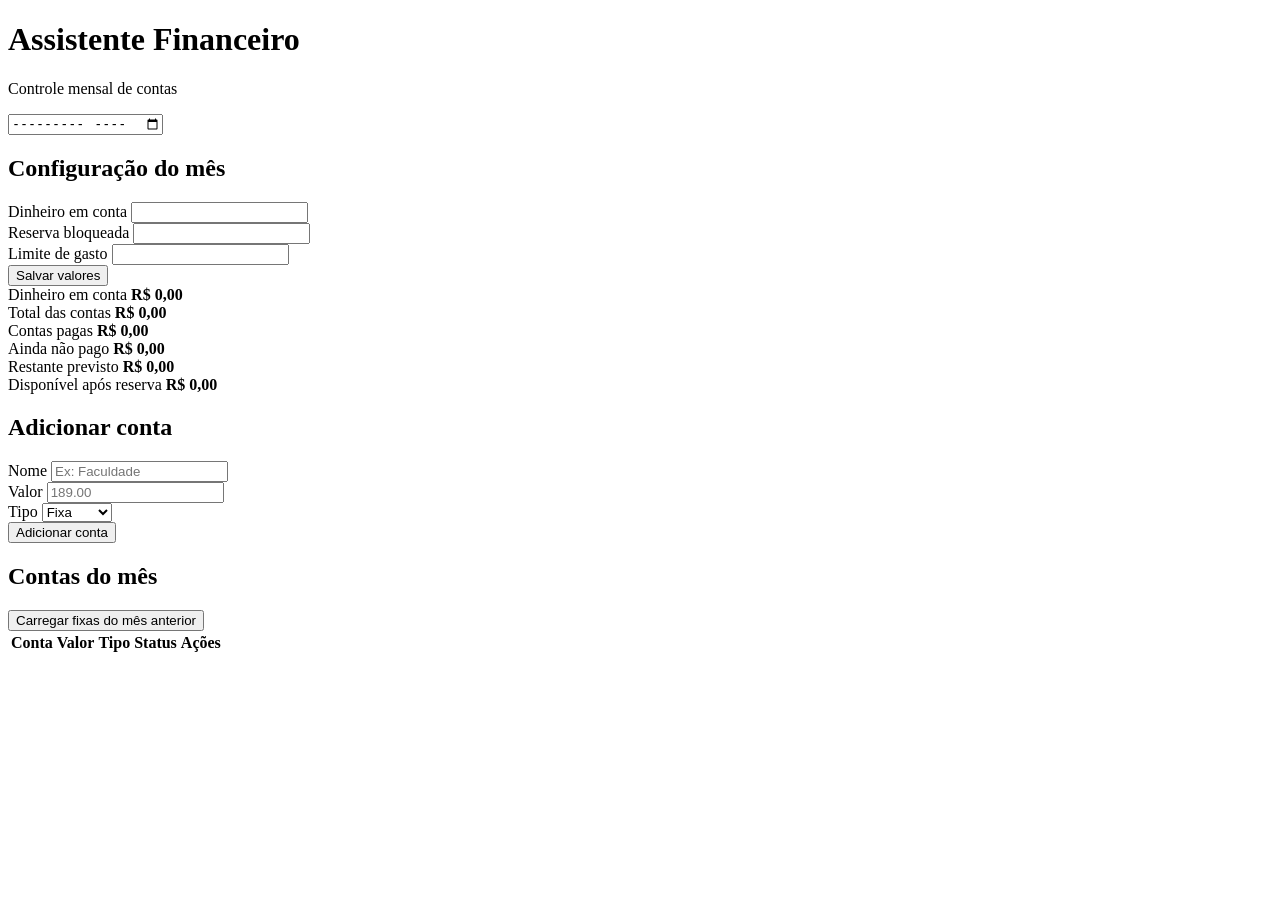
==== templates/index.html @ ff9bb1c2 "Rename index.html to templates/index.html" ====
<!DOCTYPE html>
<html lang="pt-BR">

<head>
    <meta charset="UTF-8">

    <meta
        name="viewport"
        content="width=device-width, initial-scale=1.0"
    >

    <title>Assistente Financeiro</title>

    <link
        rel="stylesheet"
        href="/static/style.css"
    >
</head>

<body>

    <header class="topo">

        <div>

            <h1>
                Assistente Financeiro
            </h1>

            <p>
                Controle mensal de contas
            </p>

        </div>

        <input
            type="month"
            id="mesSelecionado"
        >

    </header>


    <main class="container">


        <!-- CONFIGURAÇÕES -->

        <section class="painel">

            <h2>
                Configuração do mês
            </h2>

            <div class="grid-form">

                <div>

                    <label>
                        Dinheiro em conta
                    </label>

                    <input
                        type="number"
                        id="dinheiroConta"
                        step="0.01"
                        min="0"
                    >

                </div>


                <div>

                    <label>
                        Reserva bloqueada
                    </label>

                    <input
                        type="number"
                        id="reservaBloqueada"
                        step="0.01"
                        min="0"
                    >

                </div>


                <div>

                    <label>
                        Limite de gasto
                    </label>

                    <input
                        type="number"
                        id="limiteGasto"
                        step="0.01"
                        min="0"
                    >

                </div>

            </div>


            <button
                id="salvarConfiguracao"
                class="btn btn-principal"
            >
                Salvar valores
            </button>

        </section>


        <!-- RESUMO -->

        <section class="cards">

            <article class="card">

                <span>
                    Dinheiro em conta
                </span>

                <strong id="cardDinheiro">
                    R$ 0,00
                </strong>

            </article>


            <article class="card">

                <span>
                    Total das contas
                </span>

                <strong id="cardTotal">
                    R$ 0,00
                </strong>

            </article>


            <article class="card">

                <span>
                    Contas pagas
                </span>

                <strong id="cardPago">
                    R$ 0,00
                </strong>

            </article>


            <article class="card">

                <span>
                    Ainda não pago
                </span>

                <strong id="cardNaoPago">
                    R$ 0,00
                </strong>

            </article>


            <article class="card">

                <span>
                    Restante previsto
                </span>

                <strong id="cardRestante">
                    R$ 0,00
                </strong>

            </article>


            <article class="card destaque">

                <span>
                    Disponível após reserva
                </span>

                <strong id="cardDisponivel">
                    R$ 0,00
                </strong>

            </article>

        </section>


        <!-- AVISO -->

        <section
            id="aviso"
            class="aviso"
        >
        </section>


        <!-- NOVA CONTA -->

        <section class="painel">

            <h2>
                Adicionar conta
            </h2>

            <form id="formConta">

                <div class="grid-form">

                    <div>

                        <label>
                            Nome
                        </label>

                        <input
                            type="text"
                            id="nomeConta"
                            placeholder="Ex: Faculdade"
                            required
                        >

                    </div>


                    <div>

                        <label>
                            Valor
                        </label>

                        <input
                            type="number"
                            id="valorConta"
                            step="0.01"
                            min="0.01"
                            placeholder="189.00"
                            required
                        >

                    </div>


                    <div>

                        <label>
                            Tipo
                        </label>

                        <select id="tipoConta">

                            <option value="fixa">
                                Fixa
                            </option>

                            <option value="variavel">
                                Variável
                            </option>

                        </select>

                    </div>

                </div>


                <button
                    type="submit"
                    class="btn btn-principal"
                >
                    Adicionar conta
                </button>

            </form>

        </section>


        <!-- CONTAS -->

        <section class="painel">

            <div class="titulo-contas">

                <h2>
                    Contas do mês
                </h2>

                <button
                    id="copiarFixas"
                    class="btn btn-secundario"
                >
                    Carregar fixas do mês anterior
                </button>

            </div>


            <div class="tabela-wrapper">

                <table>

                    <thead>

                        <tr>

                            <th>
                                Conta
                            </th>

                            <th>
                                Valor
                            </th>

                            <th>
                                Tipo
                            </th>

                            <th>
                                Status
                            </th>

                            <th>
                                Ações
                            </th>

                        </tr>

                    </thead>

                    <tbody id="listaContas">

                    </tbody>

                </table>

            </div>

        </section>


    </main>


    <div
        id="mensagem"
        class="mensagem"
    >
    </div>


    <script src="/static/app.js"></script>

</body>

</html>
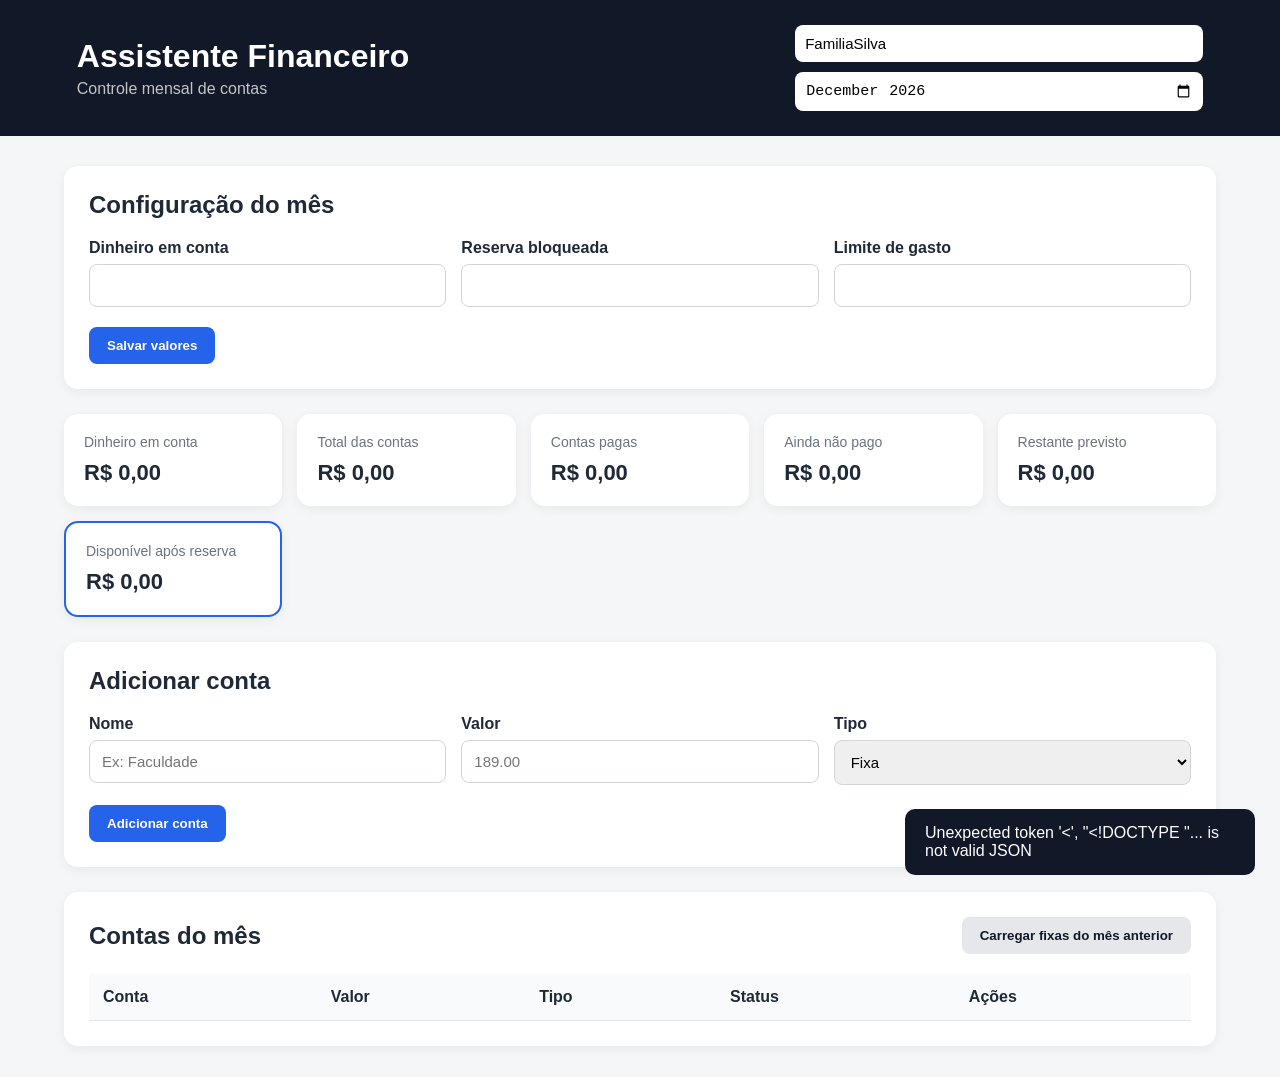
==== commit dcaf5197: "Update index.html" ====
--- a/templates/index.html
+++ b/templates/index.html
@@ -19,25 +19,26 @@
 
 <body>
 
-    <header class="topo">
-
+   <header class="topo">
         <div>
-
-            <h1>
-                Assistente Financeiro
-            </h1>
-
-            <p>
-                Controle mensal de contas
-            </p>
-
+            <h1>Assistente Financeiro</h1>
+            <p>Controle mensal de contas</p>
         </div>
 
-        <input
-            type="month"
-            id="mesSelecionado"
-        >
-
+        <div style="display: flex; gap: 10px; flex-wrap: wrap;">
+            <!-- NOVO CAMPO DE "LOGIN" -->
+            <input
+                type="text"
+                id="nomeFamilia"
+                placeholder="Nome da Família"
+                value="FamiliaSilva"
+                title="Digite o nome da sua família para acessar o seu painel"
+            >
+            <input
+                type="month"
+                id="mesSelecionado"
+            >
+        </div>
     </header>
 
 
--- a/static/style.css
+++ b/static/style.css
@@ -0,0 +1,440 @@
+* {
+    box-sizing: border-box;
+    margin: 0;
+    padding: 0;
+}
+
+body {
+    font-family:
+        Arial,
+        Helvetica,
+        sans-serif;
+
+    background: #f4f6f8;
+    color: #1f2937;
+}
+
+.topo {
+    background: #111827;
+    color: white;
+
+    padding: 25px 6%;
+
+    display: flex;
+    justify-content: space-between;
+    align-items: center;
+
+    gap: 20px;
+}
+
+.topo h1 {
+    margin-bottom: 5px;
+}
+
+.topo p {
+    opacity: 0.75;
+}
+
+.topo input {
+    padding: 10px;
+
+    border-radius: 8px;
+    border: none;
+}
+
+.container {
+    width: 90%;
+    max-width: 1200px;
+
+    margin: 30px auto;
+}
+
+.painel {
+    background: white;
+
+    padding: 25px;
+
+    border-radius: 14px;
+
+    margin-bottom: 25px;
+
+    box-shadow:
+        0 3px 12px
+        rgba(0, 0, 0, 0.06);
+}
+
+.painel h2 {
+    margin-bottom: 20px;
+}
+
+.grid-form {
+    display: grid;
+
+    grid-template-columns:
+        repeat(
+            auto-fit,
+            minmax(200px, 1fr)
+        );
+
+    gap: 15px;
+
+    margin-bottom: 20px;
+}
+
+label {
+    display: block;
+
+    margin-bottom: 7px;
+
+    font-weight: bold;
+}
+
+input,
+select {
+    width: 100%;
+
+    padding: 12px;
+
+    border: 1px solid #d1d5db;
+    border-radius: 8px;
+
+    font-size: 15px;
+}
+
+input:focus,
+select:focus {
+    outline: 2px solid #2563eb;
+    border-color: transparent;
+}
+
+.cards {
+    display: grid;
+
+    grid-template-columns:
+        repeat(
+            auto-fit,
+            minmax(190px, 1fr)
+        );
+
+    gap: 15px;
+
+    margin-bottom: 25px;
+}
+
+.card {
+    background: white;
+
+    padding: 20px;
+
+    border-radius: 14px;
+
+    box-shadow:
+        0 3px 12px
+        rgba(0, 0, 0, 0.06);
+
+    display: flex;
+    flex-direction: column;
+
+    gap: 10px;
+}
+
+.card span {
+    color: #6b7280;
+    font-size: 14px;
+}
+
+.card strong {
+    font-size: 22px;
+}
+
+.card.destaque {
+    border: 2px solid #2563eb;
+}
+
+.btn {
+    padding: 11px 18px;
+
+    border: none;
+    border-radius: 8px;
+
+    cursor: pointer;
+
+    font-weight: bold;
+
+    transition: 0.2s;
+}
+
+.btn:hover {
+    opacity: 0.85;
+}
+
+.btn-principal {
+    background: #2563eb;
+    color: white;
+}
+
+.btn-secundario {
+    background: #e5e7eb;
+    color: #111827;
+}
+
+.btn-pagar {
+    background: #16a34a;
+    color: white;
+}
+
+.btn-desmarcar {
+    background: #f59e0b;
+    color: white;
+}
+
+.btn-excluir {
+    background: #dc2626;
+    color: white;
+}
+
+.titulo-contas {
+    display: flex;
+
+    justify-content: space-between;
+    align-items: center;
+
+    gap: 15px;
+
+    margin-bottom: 20px;
+}
+
+.titulo-contas h2 {
+    margin: 0;
+}
+
+.tabela-wrapper {
+    overflow-x: auto;
+}
+
+table {
+    width: 100%;
+    border-collapse: collapse;
+}
+
+th,
+td {
+    text-align: left;
+
+    padding: 14px;
+
+    border-bottom:
+        1px solid #e5e7eb;
+}
+
+th {
+    background: #f9fafb;
+}
+
+.status {
+    display: inline-block;
+
+    padding: 6px 10px;
+
+    border-radius: 20px;
+
+    font-size: 13px;
+    font-weight: bold;
+}
+
+.status-pago {
+    background: #dcfce7;
+    color: #166534;
+}
+
+.status-nao-pago {
+    background: #fee2e2;
+    color: #991b1b;
+}
+
+.tipo {
+    font-size: 13px;
+
+    padding: 5px 9px;
+
+    background: #e5e7eb;
+
+    border-radius: 15px;
+}
+
+.acoes {
+    display: flex;
+    gap: 7px;
+
+    flex-wrap: wrap;
+}
+
+.acoes button {
+    font-size: 12px;
+
+    padding: 7px 10px;
+}
+
+.aviso {
+    display: none;
+
+    padding: 18px;
+
+    border-radius: 10px;
+
+    margin-bottom: 25px;
+
+    font-weight: bold;
+}
+
+.aviso.seguro {
+    display: block;
+
+    background: #dcfce7;
+    color: #166534;
+}
+
+.aviso.atencao {
+    display: block;
+
+    background: #fef3c7;
+    color: #92400e;
+}
+
+.aviso.perigo {
+    display: block;
+
+    background: #fee2e2;
+    color: #991b1b;
+}
+
+.mensagem {
+    position: fixed;
+
+    right: 25px;
+    bottom: 25px;
+
+    padding: 15px 20px;
+
+    background: #111827;
+    color: white;
+
+    border-radius: 10px;
+
+    display: none;
+
+    max-width: 350px;
+
+    z-index: 999;
+}
+
+.mensagem.mostrar {
+    display: block;
+}
+
+.sem-contas {
+    text-align: center;
+
+    color: #6b7280;
+
+    padding: 30px;
+}
+
+@media (max-width: 768px) {
+    .topo {
+        flex-direction: column;
+        align-items: flex-start;
+        text-align: left;
+    }
+
+    .topo input {
+        width: 100%;
+        margin-top: 10px;
+    }
+
+    .grid-form {
+        grid-template-columns: 1fr; /* Um campo embaixo do outro */
+    }
+
+    .titulo-contas {
+        flex-direction: column;
+        align-items: flex-start;
+    }
+
+    .btn-secundario {
+        width: 100%;
+    }
+
+    /* Transformando a tabela em "Cards" no celular para não espremer */
+    table, thead, tbody, th, td, tr {
+        display: block;
+    }
+
+    /* Esconde o cabeçalho original */
+    thead tr {
+        position: absolute;
+        top: -9999px;
+        left: -9999px;
+    }
+
+    tr {
+        border: 1px solid #ccc;
+        border-radius: 8px;
+        margin-bottom: 15px;
+        background-color: #fff;
+        padding: 10px;
+        box-shadow: 0 2px 5px rgba(0,0,0,0.05);
+    }
+
+    td {
+        border: none;
+        border-bottom: 1px solid #eee;
+        position: relative;
+        padding-left: 50%; /* Espaço para o rótulo */
+        text-align: right;
+    }
+
+    td:before {
+        position: absolute;
+        top: 14px;
+        left: 10px;
+        width: 45%;
+        padding-right: 10px;
+        white-space: nowrap;
+        text-align: left;
+        font-weight: bold;
+        color: #6b7280;
+    }
+
+    /* Rótulos para cada coluna no celular */
+    td:nth-of-type(1):before { content: "Conta:"; }
+    td:nth-of-type(2):before { content: "Valor:"; }
+    td:nth-of-type(3):before { content: "Tipo:"; }
+    td:nth-of-type(4):before { content: "Status:"; }
+    td:nth-of-type(5):before { content: "Ações:"; }
+
+    /* Estilo especial para a coluna de ações no celular */
+    td:nth-of-type(5) {
+        border-bottom: none;
+        padding-left: 10px;
+        text-align: center;
+        display: flex;
+        flex-direction: column;
+        gap: 10px;
+        margin-top: 10px;
+    }
+
+    td:nth-of-type(5):before {
+        display: none; /* Esconde o rótulo "Ações:" para economizar espaço */
+    }
+
+    .acoes {
+        justify-content: stretch;
+    }
+
+    .acoes button {
+        flex: 1; /* Botões ocupam a largura toda */
+        padding: 12px;
+        font-size: 14px;
+    }
+}
